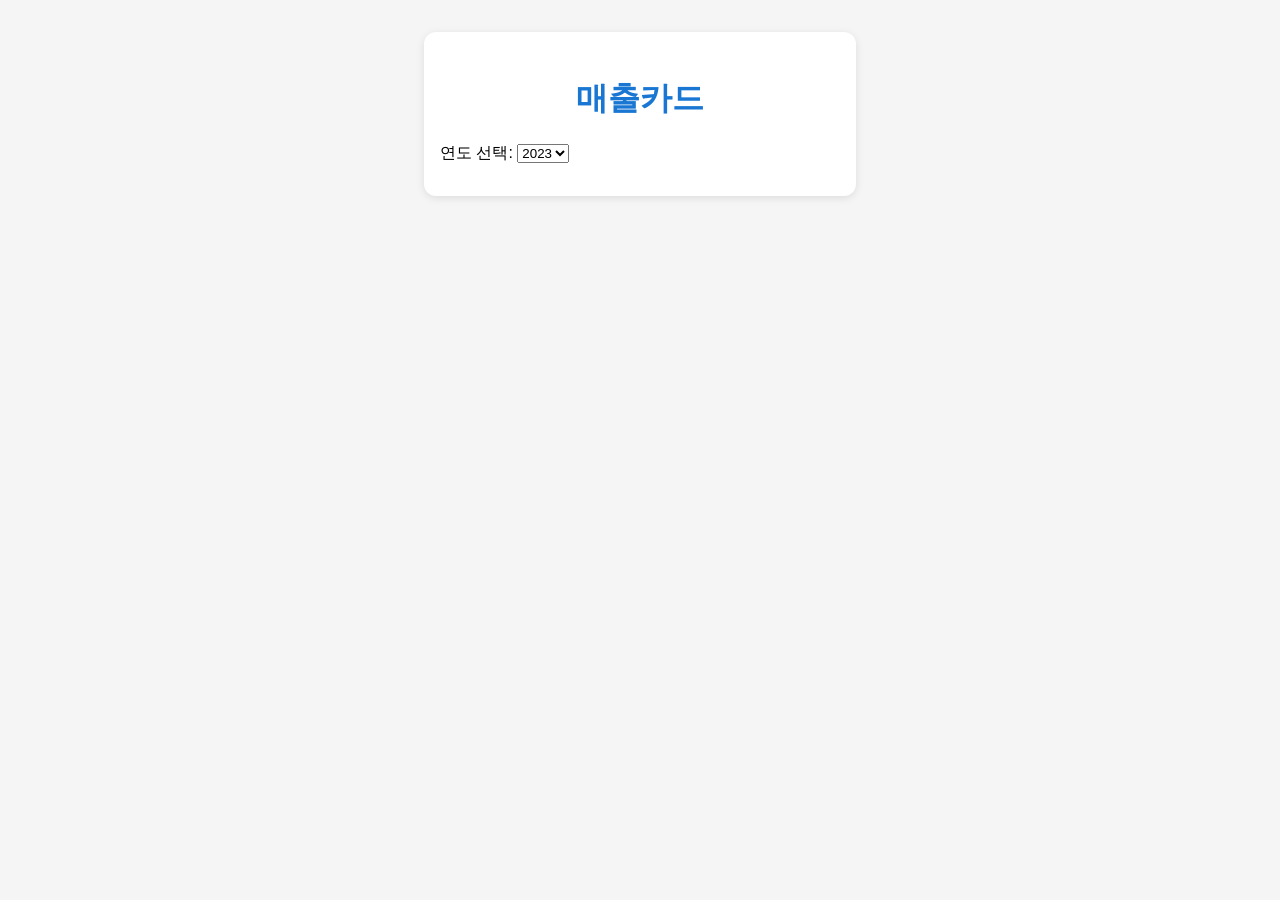
==== index.html @ 07805639 "Add files via upload" ====
<!DOCTYPE html>
<html lang="ko">
<head>
  <meta charset="UTF-8">
  <meta name="viewport" content="width=device-width, initial-scale=1.0">
  <title>매출카드 PWA</title>
  <link rel="manifest" href="manifest.json">
  <meta name="theme-color" content="#1976d2">
  <link rel="stylesheet" href="style.css">
</head>
<body>
  <div class="container">
    <h1>매출카드</h1>
    <div id="year-selector"></div>
    <div id="month-selector" style="display:none;"></div>
    <div id="calendar" style="display:none;"></div>
    <div id="sales-form" style="display:none;"></div>
  </div>
  <script src="app.js"></script>
</body>
</html>
---- style.css ----
body {
  font-family: 'Noto Sans KR', sans-serif;
  background: #f5f5f5;
  margin: 0;
  padding: 0;
}
.container {
  max-width: 400px;
  margin: 0 auto;
  background: #fff;
  border-radius: 12px;
  box-shadow: 0 2px 8px rgba(0,0,0,0.1);
  padding: 24px 16px 32px 16px;
  margin-top: 32px;
}
h1 {
  color: #1976d2;
  text-align: center;
}
#year-selector, #month-selector, #calendar {
  margin-top: 16px;
}
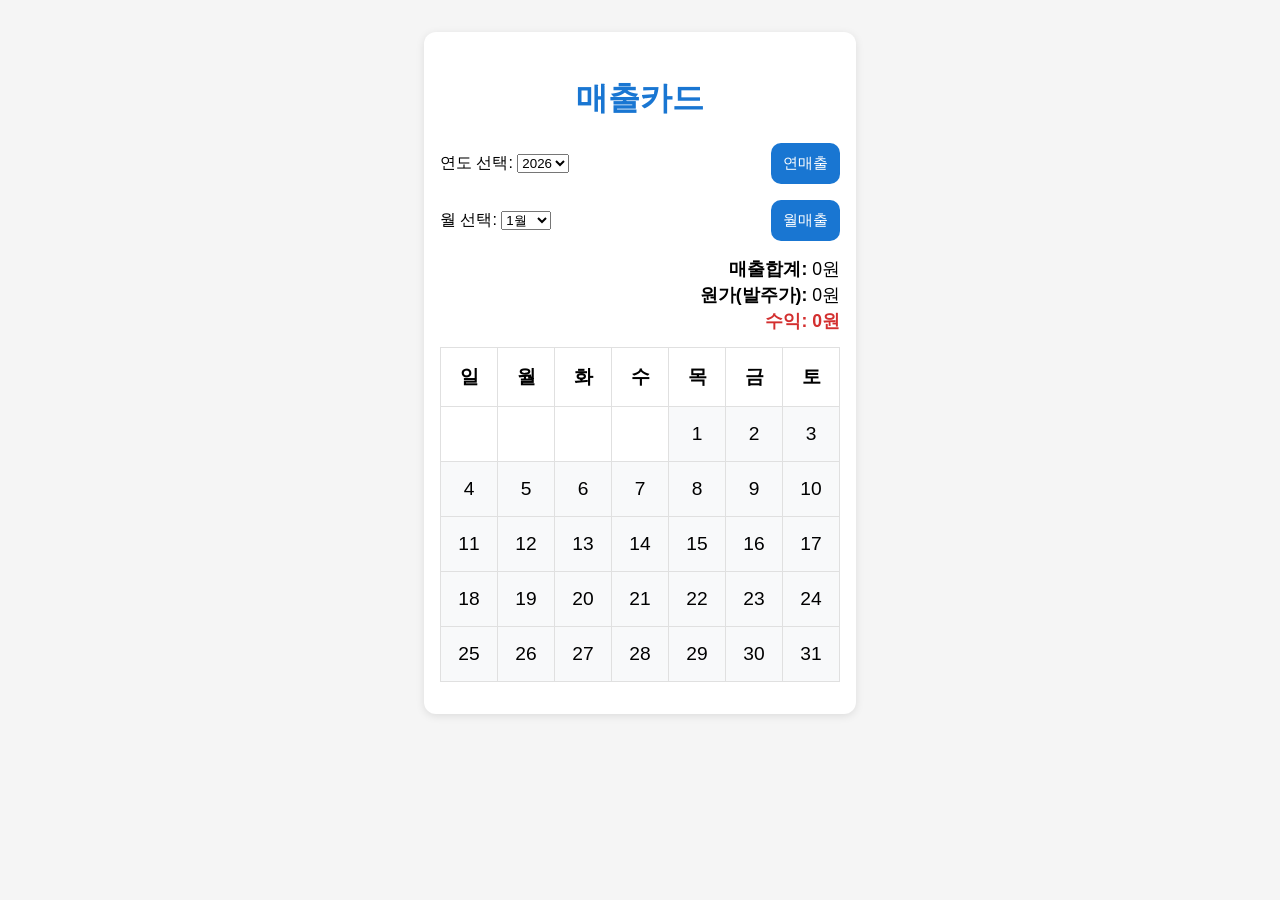
==== commit 8fe0954b: "Add files via upload" ====
--- a/index.html
+++ b/index.html
@@ -12,7 +12,9 @@
   <div class="container">
     <h1>매출카드</h1>
     <div id="year-selector"></div>
+    <div id="year-report" style="display:none;"></div>
     <div id="month-selector" style="display:none;"></div>
+    <div id="month-report" style="display:none;"></div>
     <div id="calendar" style="display:none;"></div>
     <div id="sales-form" style="display:none;"></div>
   </div>
--- a/style.css
+++ b/style.css
@@ -1,3 +1,88 @@
+.calendar-summary span.profit {
+  color: #d32f2f;
+  font-weight: bold;
+}
+.selector-row {
+  display: flex;
+  align-items: center;
+  gap: 8px;
+}
+.selector-row label {
+  flex: 1;
+}
+.toggle-report-button {
+  border: 0;
+  border-radius: 10px;
+  background: #1976d2;
+  color: #fff;
+  padding: 10px 12px;
+  font-size: 0.95rem;
+  cursor: pointer;
+}
+.toggle-report-button.is-open {
+  background: #0d47a1;
+}
+.report-panel {
+  margin-top: 12px;
+  padding: 14px;
+  border-radius: 12px;
+  background: #f7fbff;
+  border: 1px solid #d6e8fb;
+}
+.report-title {
+  margin: 0 0 10px;
+  font-size: 1rem;
+  color: #0d47a1;
+}
+.report-summary {
+  display: grid;
+  grid-template-columns: 1fr;
+  gap: 4px;
+  margin-bottom: 12px;
+}
+.report-summary .profit {
+  color: #d32f2f;
+  font-weight: bold;
+}
+.report-empty {
+  margin: 0;
+  color: #666;
+}
+.report-group {
+  margin-bottom: 12px;
+  padding-top: 8px;
+  border-top: 1px solid #dbe7f3;
+}
+.report-group:first-of-type {
+  border-top: 0;
+  padding-top: 0;
+}
+.report-group-title {
+  margin: 0 0 8px;
+  font-size: 0.98rem;
+}
+.report-list {
+  list-style: none;
+  margin: 0;
+  padding: 0;
+}
+.report-list li {
+  margin-bottom: 8px;
+  padding: 10px;
+  border-radius: 10px;
+  background: #fff;
+  border: 1px solid #e4edf6;
+}
+.calendar-summary {
+  display: flex;
+  flex-direction: column;
+  align-items: flex-end;
+  margin-bottom: 8px;
+  font-size: 1.1em;
+}
+.calendar-summary span {
+  margin-bottom: 2px;
+}
 body {
   font-family: 'Noto Sans KR', sans-serif;
   background: #f5f5f5;
@@ -20,3 +105,24 @@
 #year-selector, #month-selector, #calendar {
   margin-top: 16px;
 }
+
+table {
+  width: 100%;
+  border-collapse: collapse;
+  margin-top: 12px;
+  font-size: 1.2em;
+}
+th, td {
+  border: 1px solid #e0e0e0;
+  text-align: center;
+  padding: 16px 0;
+  min-width: 40px;
+}
+.calendar-day {
+  cursor: pointer;
+  background: #f8f9fa;
+  transition: background 0.2s;
+}
+.calendar-day:hover {
+  background: #bbdefb;
+}
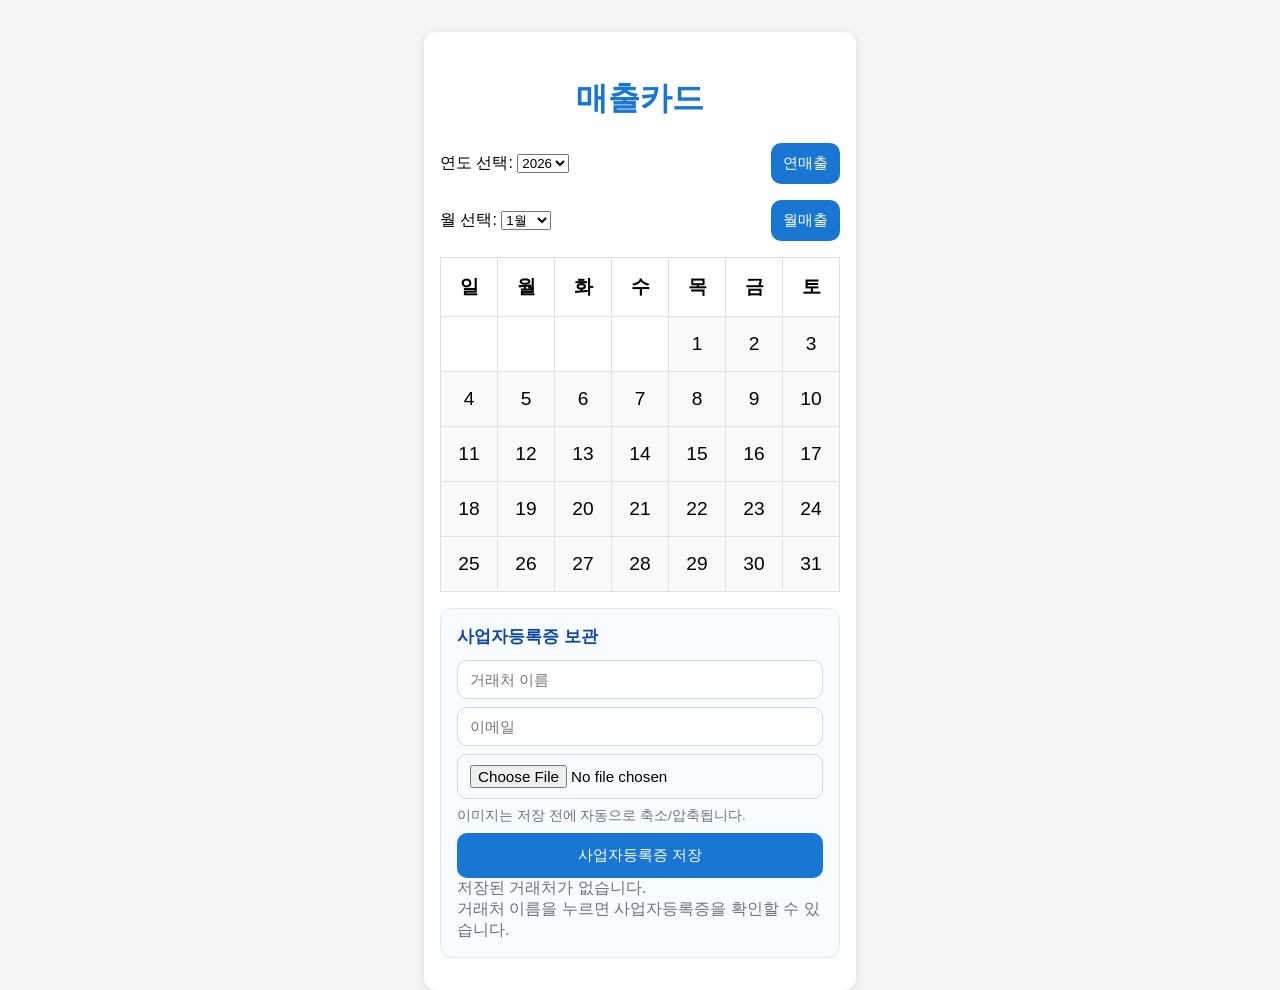
==== commit 86e2b682: "Add files via upload" ====
--- a/index.html
+++ b/index.html
@@ -17,6 +17,7 @@
     <div id="month-report" style="display:none;"></div>
     <div id="calendar" style="display:none;"></div>
     <div id="sales-form" style="display:none;"></div>
+    <div id="business-registry"></div>
   </div>
   <script src="app.js"></script>
 </body>
--- a/style.css
+++ b/style.css
@@ -73,16 +73,6 @@
   background: #fff;
   border: 1px solid #e4edf6;
 }
-.calendar-summary {
-  display: flex;
-  flex-direction: column;
-  align-items: flex-end;
-  margin-bottom: 8px;
-  font-size: 1.1em;
-}
-.calendar-summary span {
-  margin-bottom: 2px;
-}
 body {
   font-family: 'Noto Sans KR', sans-serif;
   background: #f5f5f5;
@@ -102,8 +92,135 @@
   color: #1976d2;
   text-align: center;
 }
-#year-selector, #month-selector, #calendar {
+#year-selector, #month-selector, #calendar, #business-registry {
   margin-top: 16px;
+}
+.section-card {
+  margin-top: 16px;
+  padding: 16px;
+  border-radius: 12px;
+  background: #f8fbff;
+  border: 1px solid #dce8f5;
+}
+.section-card h2 {
+  margin: 0 0 12px;
+  font-size: 1.05rem;
+  color: #0d47a1;
+}
+.stack-form {
+  display: grid;
+  gap: 8px;
+}
+.stack-form input,
+.stack-form button,
+.stack-form select {
+  width: 100%;
+  box-sizing: border-box;
+}
+.stack-form input,
+.stack-form select {
+  padding: 10px 12px;
+  border: 1px solid #cfd8e3;
+  border-radius: 10px;
+  font-size: 0.95rem;
+}
+.primary-button {
+  border: 0;
+  border-radius: 10px;
+  background: #1976d2;
+  color: #fff;
+  padding: 12px;
+  font-size: 0.95rem;
+  cursor: pointer;
+}
+.secondary-button {
+  border: 1px solid #c7d7ea;
+  border-radius: 10px;
+  background: #fff;
+  color: #0d47a1;
+  padding: 12px;
+  font-size: 0.95rem;
+  cursor: pointer;
+}
+.danger-button {
+  border: 0;
+  border-radius: 10px;
+  background: #d32f2f;
+  color: #fff;
+  padding: 12px;
+  font-size: 0.95rem;
+  cursor: pointer;
+}
+.button-row {
+  display: grid;
+  grid-template-columns: 1fr 1fr;
+  gap: 8px;
+}
+.button-row.single {
+  grid-template-columns: 1fr;
+}
+.file-hint {
+  margin: 0;
+  color: #6b7280;
+  font-size: 0.85rem;
+}
+.client-list {
+  list-style: none;
+  margin: 12px 0 0;
+  padding: 0;
+}
+.client-list li {
+  margin-bottom: 8px;
+}
+.client-button {
+  width: 100%;
+  text-align: left;
+  border: 1px solid #d6e8fb;
+  border-radius: 10px;
+  background: #fff;
+  padding: 12px;
+  cursor: pointer;
+}
+.client-button.is-active {
+  border-color: #1976d2;
+  background: #eef6ff;
+}
+.client-button strong {
+  display: block;
+  margin-bottom: 4px;
+}
+.client-meta {
+  color: #6b7280;
+  font-size: 0.9rem;
+}
+.certificate-viewer {
+  margin-top: 12px;
+  padding: 12px;
+  border-radius: 10px;
+  background: #fff;
+  border: 1px solid #dce8f5;
+}
+.certificate-viewer h3 {
+  margin: 0 0 8px;
+  font-size: 1rem;
+}
+.certificate-viewer p {
+  margin: 0 0 8px;
+}
+.certificate-actions {
+  display: grid;
+  grid-template-columns: 1fr 1fr;
+  gap: 8px;
+  margin: 12px 0;
+}
+.certificate-image {
+  width: 100%;
+  border-radius: 10px;
+  border: 1px solid #dce8f5;
+}
+.empty-text {
+  margin: 0;
+  color: #6b7280;
 }
 
 table {
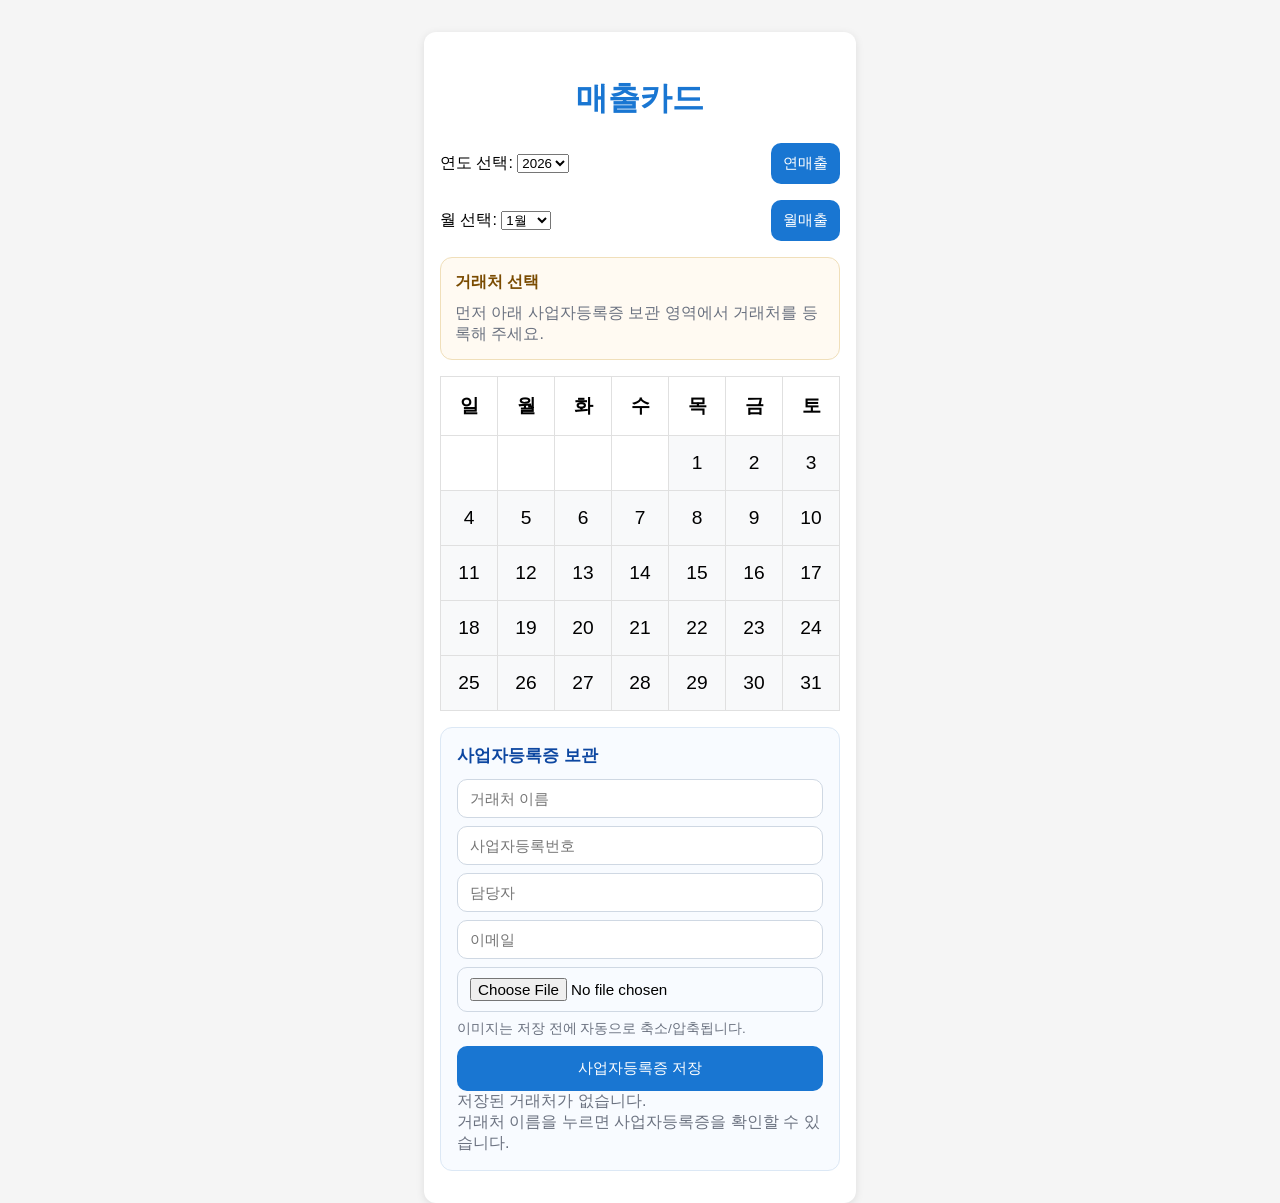
==== commit 37688996: "Add files via upload" ====
--- a/index.html
+++ b/index.html
@@ -15,6 +15,7 @@
     <div id="year-report" style="display:none;"></div>
     <div id="month-selector" style="display:none;"></div>
     <div id="month-report" style="display:none;"></div>
+    <div id="sales-client-selector"></div>
     <div id="calendar" style="display:none;"></div>
     <div id="sales-form" style="display:none;"></div>
     <div id="business-registry"></div>
--- a/style.css
+++ b/style.css
@@ -92,8 +92,54 @@
   color: #1976d2;
   text-align: center;
 }
-#year-selector, #month-selector, #calendar, #business-registry {
+#year-selector, #month-selector, #calendar, #business-registry, #sales-client-selector {
   margin-top: 16px;
+}
+.compact-card {
+  padding: 14px;
+  border-radius: 12px;
+  background: #fffaf2;
+  border: 1px solid #f0dfba;
+}
+.compact-card h2 {
+  margin: 0 0 10px;
+  font-size: 1rem;
+  color: #7a4b00;
+}
+.selected-client-banner {
+  margin: 0 0 10px;
+  color: #7a4b00;
+  font-size: 0.92rem;
+}
+.client-choice-list {
+  display: grid;
+  grid-template-columns: repeat(2, minmax(0, 1fr));
+  gap: 8px;
+}
+.client-choice-button {
+  border: 1px solid #efd8a8;
+  border-radius: 10px;
+  background: #fff;
+  padding: 10px;
+  text-align: left;
+  cursor: pointer;
+}
+.client-choice-button.is-active {
+  border-color: #c98100;
+  background: #fff1cd;
+}
+.client-choice-button strong {
+  display: block;
+  margin-bottom: 4px;
+}
+.client-choice-button span {
+  color: #8a6c34;
+  font-size: 0.85rem;
+}
+.sales-form-note {
+  margin: 0 0 10px;
+  color: #666;
+  font-size: 0.9rem;
 }
 .section-card {
   margin-top: 16px;
@@ -207,11 +253,18 @@
 .certificate-viewer p {
   margin: 0 0 8px;
 }
+.inline-muted {
+  color: #6b7280;
+  font-size: 0.9rem;
+}
 .certificate-actions {
   display: grid;
   grid-template-columns: 1fr 1fr;
   gap: 8px;
   margin: 12px 0;
+}
+.embedded-report {
+  margin-top: 14px;
 }
 .certificate-image {
   width: 100%;
@@ -221,6 +274,12 @@
 .empty-text {
   margin: 0;
   color: #6b7280;
+}
+
+@media (max-width: 480px) {
+  .client-choice-list {
+    grid-template-columns: 1fr;
+  }
 }
 
 table {
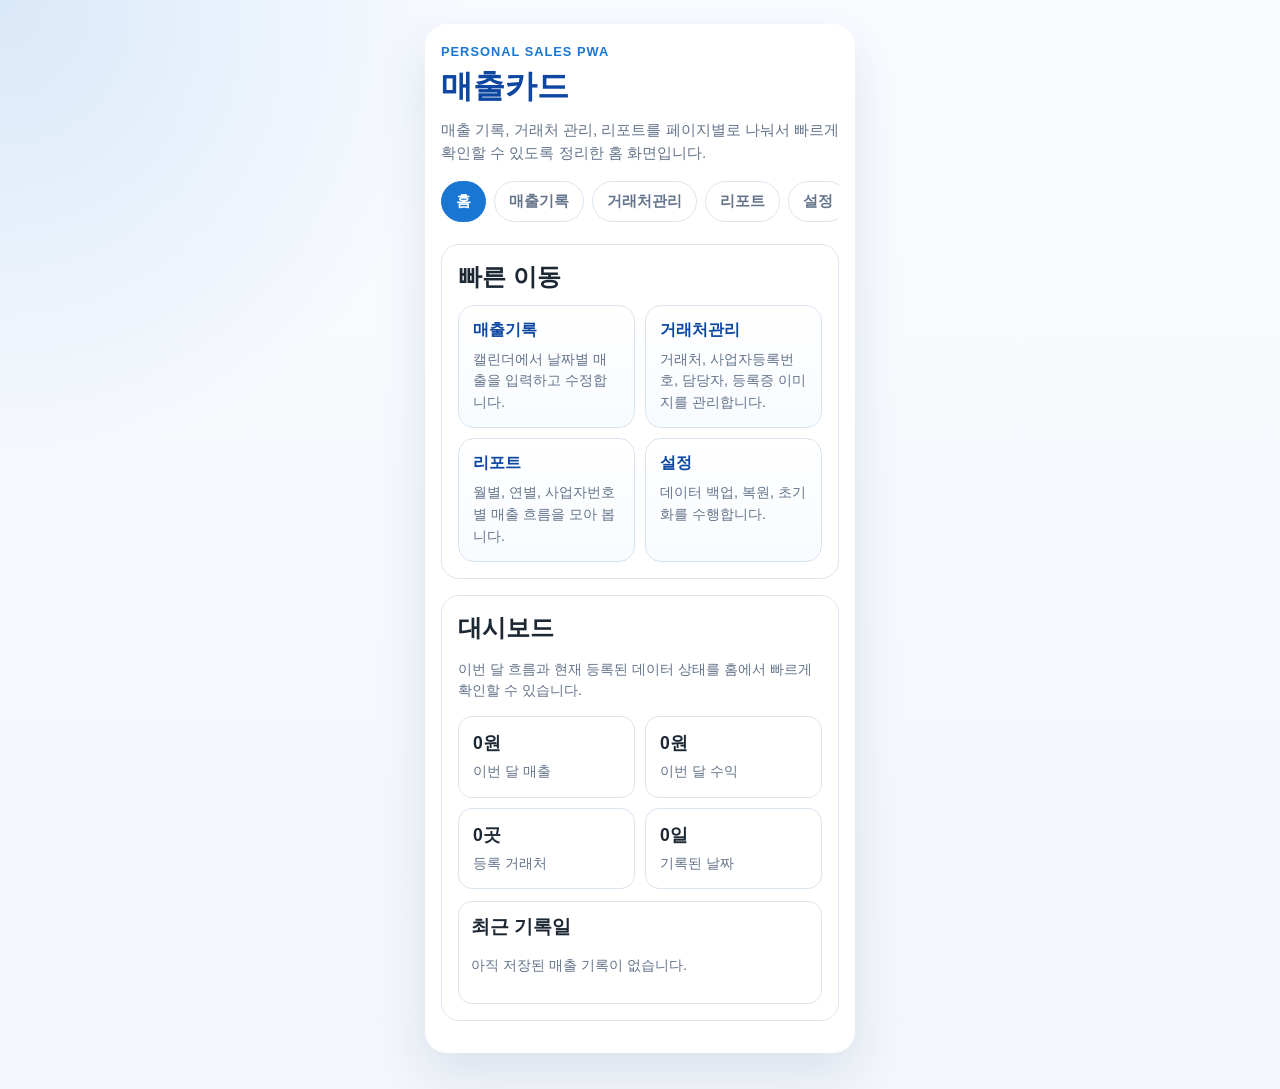
==== commit 77dbec75: "Add files via upload" ====
--- a/index.html
+++ b/index.html
@@ -3,23 +3,58 @@
 <head>
   <meta charset="UTF-8">
   <meta name="viewport" content="width=device-width, initial-scale=1.0">
-  <title>매출카드 PWA</title>
+  <title>매출카드 홈</title>
   <link rel="manifest" href="manifest.json">
   <meta name="theme-color" content="#1976d2">
   <link rel="stylesheet" href="style.css">
 </head>
 <body>
   <div class="container">
-    <h1>매출카드</h1>
-    <div id="year-selector"></div>
-    <div id="year-report" style="display:none;"></div>
-    <div id="month-selector" style="display:none;"></div>
-    <div id="month-report" style="display:none;"></div>
-    <div id="sales-client-selector"></div>
-    <div id="calendar" style="display:none;"></div>
-    <div id="sales-form" style="display:none;"></div>
-    <div id="business-registry"></div>
+    <header class="site-header">
+      <p class="eyebrow">Personal Sales PWA</p>
+      <h1>매출카드</h1>
+      <p class="site-description">매출 기록, 거래처 관리, 리포트를 페이지별로 나눠서 빠르게 확인할 수 있도록 정리한 홈 화면입니다.</p>
+    </header>
+
+    <nav class="top-nav">
+      <a class="nav-link is-active" href="index.html">홈</a>
+      <a class="nav-link" href="sales.html">매출기록</a>
+      <a class="nav-link" href="clients.html">거래처관리</a>
+      <a class="nav-link" href="reports.html">리포트</a>
+      <a class="nav-link" href="settings.html">설정</a>
+    </nav>
+
+    <main class="page-stack">
+      <section class="card">
+        <h2>빠른 이동</h2>
+        <div class="menu-grid">
+          <a class="menu-card" href="sales.html">
+            <strong>매출기록</strong>
+            <span>캘린더에서 날짜별 매출을 입력하고 수정합니다.</span>
+          </a>
+          <a class="menu-card" href="clients.html">
+            <strong>거래처관리</strong>
+            <span>거래처, 사업자등록번호, 담당자, 등록증 이미지를 관리합니다.</span>
+          </a>
+          <a class="menu-card" href="reports.html">
+            <strong>리포트</strong>
+            <span>월별, 연별, 사업자번호별 매출 흐름을 모아 봅니다.</span>
+          </a>
+          <a class="menu-card" href="settings.html">
+            <strong>설정</strong>
+            <span>데이터 백업, 복원, 초기화를 수행합니다.</span>
+          </a>
+        </div>
+      </section>
+
+      <section class="card">
+        <h2>대시보드</h2>
+        <div id="home-summary"></div>
+      </section>
+    </main>
   </div>
-  <script src="app.js"></script>
+
+  <script src="data.js"></script>
+  <script src="home.js"></script>
 </body>
 </html>
--- a/style.css
+++ b/style.css
@@ -1,304 +1,422 @@
-.calendar-summary span.profit {
-  color: #d32f2f;
-  font-weight: bold;
-}
+:root {
+  --bg: #f3f6fb;
+  --surface: #ffffff;
+  --surface-soft: #f7fbff;
+  --line: #d9e4ef;
+  --line-strong: #b9cde0;
+  --text: #1c2734;
+  --muted: #64748b;
+  --brand: #1976d2;
+  --brand-strong: #0d47a1;
+  --accent: #fff4d6;
+  --accent-line: #ecd9a5;
+  --danger: #d32f2f;
+}
+
+* {
+  box-sizing: border-box;
+}
+
+body {
+  margin: 0;
+  color: var(--text);
+  font-family: 'Noto Sans KR', sans-serif;
+  background:
+    radial-gradient(circle at top left, rgba(25, 118, 210, 0.14), transparent 28%),
+    linear-gradient(180deg, #f9fbff 0%, var(--bg) 100%);
+}
+
+a {
+  color: inherit;
+}
+
+.container {
+  max-width: 430px;
+  margin: 24px auto 36px;
+  padding: 20px 16px 32px;
+  border-radius: 22px;
+  background: rgba(255, 255, 255, 0.94);
+  box-shadow: 0 18px 50px rgba(34, 72, 119, 0.12);
+  backdrop-filter: blur(10px);
+}
+
+.site-header {
+  margin-bottom: 16px;
+}
+
+.eyebrow {
+  margin: 0 0 6px;
+  color: var(--brand);
+  font-size: 0.8rem;
+  font-weight: 700;
+  letter-spacing: 0.08em;
+  text-transform: uppercase;
+}
+
+h1 {
+  margin: 0;
+  color: var(--brand-strong);
+  font-size: 2rem;
+}
+
+h2,
+h3,
+h4 {
+  margin: 0;
+}
+
+.site-description {
+  margin: 10px 0 0;
+  color: var(--muted);
+  line-height: 1.5;
+  font-size: 0.95rem;
+}
+
+.top-nav {
+  display: flex;
+  gap: 8px;
+  overflow-x: auto;
+  padding-bottom: 4px;
+  margin-bottom: 18px;
+}
+
+.nav-link {
+  flex: 0 0 auto;
+  padding: 10px 14px;
+  border: 1px solid var(--line);
+  border-radius: 999px;
+  background: var(--surface);
+  color: var(--muted);
+  font-size: 0.92rem;
+  font-weight: 600;
+  text-decoration: none;
+}
+
+.nav-link.is-active {
+  border-color: var(--brand);
+  background: var(--brand);
+  color: #fff;
+}
+
+.page-stack {
+  display: grid;
+  gap: 16px;
+}
+
+.card,
+.section-card,
+.compact-card,
+.report-panel,
+.settings-panel {
+  border: 1px solid var(--line);
+  border-radius: 18px;
+  background: var(--surface);
+  padding: 16px;
+}
+
+.section-card,
+.report-panel {
+  background: var(--surface-soft);
+}
+
+.compact-card {
+  background: var(--accent);
+  border-color: var(--accent-line);
+}
+
+.menu-grid,
+.summary-grid,
+.settings-grid {
+  display: grid;
+  gap: 10px;
+}
+
+.menu-grid {
+  grid-template-columns: repeat(2, minmax(0, 1fr));
+  margin-top: 12px;
+}
+
+.menu-card {
+  display: block;
+  min-height: 120px;
+  padding: 14px;
+  border: 1px solid var(--line);
+  border-radius: 16px;
+  background: linear-gradient(180deg, #ffffff 0%, #f8fbff 100%);
+  text-decoration: none;
+}
+
+.menu-card strong {
+  display: block;
+  margin-bottom: 8px;
+  color: var(--brand-strong);
+  font-size: 1rem;
+}
+
+.menu-card span,
+.summary-copy,
+.muted,
+.empty-text,
+.file-hint,
+.client-meta,
+.selected-client-banner,
+.sales-form-note,
+.inline-muted {
+  color: var(--muted);
+  font-size: 0.9rem;
+  line-height: 1.5;
+}
+
+.summary-grid,
+.settings-grid {
+  margin-top: 12px;
+  grid-template-columns: repeat(2, minmax(0, 1fr));
+}
+
+.summary-tile,
+.settings-tile {
+  padding: 14px;
+  border: 1px solid var(--line);
+  border-radius: 14px;
+  background: #fff;
+}
+
+.summary-tile strong,
+.settings-tile strong {
+  display: block;
+  margin-bottom: 6px;
+  font-size: 1.1rem;
+}
+
 .selector-row {
   display: flex;
   align-items: center;
   gap: 8px;
 }
+
 .selector-row label {
   flex: 1;
 }
-.toggle-report-button {
-  border: 0;
-  border-radius: 10px;
-  background: #1976d2;
-  color: #fff;
-  padding: 10px 12px;
-  font-size: 0.95rem;
-  cursor: pointer;
-}
-.toggle-report-button.is-open {
-  background: #0d47a1;
-}
-.report-panel {
-  margin-top: 12px;
-  padding: 14px;
-  border-radius: 12px;
-  background: #f7fbff;
-  border: 1px solid #d6e8fb;
-}
-.report-title {
-  margin: 0 0 10px;
-  font-size: 1rem;
-  color: #0d47a1;
-}
-.report-summary {
-  display: grid;
-  grid-template-columns: 1fr;
-  gap: 4px;
-  margin-bottom: 12px;
-}
-.report-summary .profit {
-  color: #d32f2f;
-  font-weight: bold;
-}
-.report-empty {
-  margin: 0;
-  color: #666;
-}
-.report-group {
-  margin-bottom: 12px;
-  padding-top: 8px;
-  border-top: 1px solid #dbe7f3;
-}
-.report-group:first-of-type {
-  border-top: 0;
-  padding-top: 0;
-}
-.report-group-title {
-  margin: 0 0 8px;
-  font-size: 0.98rem;
-}
-.report-list {
-  list-style: none;
-  margin: 0;
-  padding: 0;
-}
-.report-list li {
-  margin-bottom: 8px;
-  padding: 10px;
-  border-radius: 10px;
-  background: #fff;
-  border: 1px solid #e4edf6;
-}
-body {
-  font-family: 'Noto Sans KR', sans-serif;
-  background: #f5f5f5;
-  margin: 0;
-  padding: 0;
-}
-.container {
-  max-width: 400px;
-  margin: 0 auto;
-  background: #fff;
-  border-radius: 12px;
-  box-shadow: 0 2px 8px rgba(0,0,0,0.1);
-  padding: 24px 16px 32px 16px;
-  margin-top: 32px;
-}
-h1 {
-  color: #1976d2;
-  text-align: center;
-}
-#year-selector, #month-selector, #calendar, #business-registry, #sales-client-selector {
-  margin-top: 16px;
-}
-.compact-card {
-  padding: 14px;
-  border-radius: 12px;
-  background: #fffaf2;
-  border: 1px solid #f0dfba;
-}
-.compact-card h2 {
-  margin: 0 0 10px;
-  font-size: 1rem;
-  color: #7a4b00;
-}
-.selected-client-banner {
-  margin: 0 0 10px;
-  color: #7a4b00;
-  font-size: 0.92rem;
-}
-.client-choice-list {
-  display: grid;
-  grid-template-columns: repeat(2, minmax(0, 1fr));
-  gap: 8px;
-}
-.client-choice-button {
-  border: 1px solid #efd8a8;
-  border-radius: 10px;
-  background: #fff;
-  padding: 10px;
-  text-align: left;
-  cursor: pointer;
-}
-.client-choice-button.is-active {
-  border-color: #c98100;
-  background: #fff1cd;
-}
-.client-choice-button strong {
-  display: block;
-  margin-bottom: 4px;
-}
-.client-choice-button span {
-  color: #8a6c34;
-  font-size: 0.85rem;
-}
-.sales-form-note {
-  margin: 0 0 10px;
-  color: #666;
-  font-size: 0.9rem;
-}
-.section-card {
-  margin-top: 16px;
-  padding: 16px;
-  border-radius: 12px;
-  background: #f8fbff;
-  border: 1px solid #dce8f5;
-}
-.section-card h2 {
-  margin: 0 0 12px;
-  font-size: 1.05rem;
-  color: #0d47a1;
-}
-.stack-form {
+
+.stack-form,
+.settings-actions,
+.button-row,
+.client-choice-list,
+.report-summary,
+.certificate-actions {
   display: grid;
   gap: 8px;
 }
-.stack-form input,
-.stack-form button,
-.stack-form select {
-  width: 100%;
-  box-sizing: border-box;
-}
-.stack-form input,
-.stack-form select {
-  padding: 10px 12px;
-  border: 1px solid #cfd8e3;
-  border-radius: 10px;
-  font-size: 0.95rem;
-}
-.primary-button {
-  border: 0;
-  border-radius: 10px;
-  background: #1976d2;
-  color: #fff;
-  padding: 12px;
-  font-size: 0.95rem;
-  cursor: pointer;
-}
-.secondary-button {
-  border: 1px solid #c7d7ea;
-  border-radius: 10px;
-  background: #fff;
-  color: #0d47a1;
-  padding: 12px;
-  font-size: 0.95rem;
-  cursor: pointer;
-}
-.danger-button {
-  border: 0;
-  border-radius: 10px;
-  background: #d32f2f;
-  color: #fff;
-  padding: 12px;
-  font-size: 0.95rem;
-  cursor: pointer;
-}
-.button-row {
-  display: grid;
-  grid-template-columns: 1fr 1fr;
-  gap: 8px;
-}
+
+.button-row,
+.certificate-actions,
+.settings-actions {
+  grid-template-columns: repeat(2, minmax(0, 1fr));
+}
+
 .button-row.single {
   grid-template-columns: 1fr;
 }
-.file-hint {
-  margin: 0;
-  color: #6b7280;
-  font-size: 0.85rem;
-}
+
+input,
+select,
+button,
+textarea {
+  width: 100%;
+  font: inherit;
+}
+
+input,
+select,
+textarea {
+  padding: 11px 12px;
+  border: 1px solid var(--line-strong);
+  border-radius: 12px;
+  background: #fff;
+}
+
+button {
+  border: 0;
+  border-radius: 12px;
+  padding: 12px;
+  cursor: pointer;
+}
+
+.primary-button,
+.toggle-report-button {
+  background: var(--brand);
+  color: #fff;
+}
+
+.toggle-report-button.is-open {
+  background: var(--brand-strong);
+}
+
+.secondary-button {
+  border: 1px solid var(--line-strong);
+  background: #fff;
+  color: var(--brand-strong);
+}
+
+.danger-button {
+  background: var(--danger);
+  color: #fff;
+}
+
+.report-title {
+  color: var(--brand-strong);
+  font-size: 1rem;
+}
+
+.report-summary {
+  margin-top: 12px;
+  margin-bottom: 12px;
+}
+
+.profit {
+  color: var(--danger);
+  font-weight: 700;
+}
+
+.report-group {
+  margin-top: 12px;
+  padding-top: 12px;
+  border-top: 1px solid var(--line);
+}
+
+.report-group:first-of-type {
+  margin-top: 0;
+  padding-top: 0;
+  border-top: 0;
+}
+
+.report-group-title {
+  margin-bottom: 8px;
+  font-size: 0.98rem;
+}
+
+.report-list,
 .client-list {
   list-style: none;
   margin: 12px 0 0;
   padding: 0;
 }
+
+.report-list li,
 .client-list li {
   margin-bottom: 8px;
 }
-.client-button {
-  width: 100%;
+
+.report-list li,
+.client-button,
+.client-choice-button,
+.certificate-viewer,
+.settings-box {
+  border: 1px solid var(--line);
+  border-radius: 14px;
+  background: #fff;
+}
+
+.report-list li,
+.client-button,
+.client-choice-button,
+.settings-box {
+  padding: 12px;
+}
+
+.client-button,
+.client-choice-button {
   text-align: left;
-  border: 1px solid #d6e8fb;
-  border-radius: 10px;
-  background: #fff;
-  padding: 12px;
-  cursor: pointer;
-}
-.client-button.is-active {
-  border-color: #1976d2;
+}
+
+.client-button.is-active,
+.client-choice-button.is-active {
+  border-color: var(--brand);
   background: #eef6ff;
 }
-.client-button strong {
+
+.client-button strong,
+.client-choice-button strong {
   display: block;
   margin-bottom: 4px;
 }
-.client-meta {
-  color: #6b7280;
-  font-size: 0.9rem;
-}
+
+.client-choice-list {
+  grid-template-columns: repeat(2, minmax(0, 1fr));
+  margin-top: 12px;
+}
+
 .certificate-viewer {
   margin-top: 12px;
   padding: 12px;
-  border-radius: 10px;
-  background: #fff;
-  border: 1px solid #dce8f5;
-}
-.certificate-viewer h3 {
-  margin: 0 0 8px;
-  font-size: 1rem;
-}
+}
+
 .certificate-viewer p {
   margin: 0 0 8px;
 }
-.inline-muted {
-  color: #6b7280;
-  font-size: 0.9rem;
-}
-.certificate-actions {
-  display: grid;
-  grid-template-columns: 1fr 1fr;
-  gap: 8px;
-  margin: 12px 0;
-}
+
+.certificate-image {
+  width: 100%;
+  border-radius: 12px;
+  border: 1px solid var(--line);
+}
+
 .embedded-report {
   margin-top: 14px;
 }
-.certificate-image {
+
+.settings-box {
+  margin-top: 12px;
+}
+
+.settings-box h3 {
+  margin-bottom: 8px;
+}
+
+.settings-note {
+  margin-top: 8px;
+  color: var(--muted);
+  font-size: 0.9rem;
+}
+
+table {
   width: 100%;
-  border-radius: 10px;
-  border: 1px solid #dce8f5;
-}
-.empty-text {
-  margin: 0;
-  color: #6b7280;
+  margin-top: 12px;
+  border-collapse: collapse;
+  table-layout: fixed;
+}
+
+th,
+td {
+  border: 1px solid var(--line);
+  text-align: center;
+  padding: 16px 0;
+}
+
+.calendar-day {
+  background: #fbfdff;
+  cursor: pointer;
+  transition: background 0.18s ease;
+}
+
+.calendar-day:hover {
+  background: #eaf4ff;
 }
 
 @media (max-width: 480px) {
+  .container {
+    margin: 0;
+    min-height: 100vh;
+    border-radius: 0;
+  }
+
+  .menu-grid,
+  .summary-grid,
+  .settings-grid,
+  .button-row,
+  .certificate-actions,
+  .settings-actions,
   .client-choice-list {
     grid-template-columns: 1fr;
   }
 }
-
-table {
-  width: 100%;
-  border-collapse: collapse;
-  margin-top: 12px;
-  font-size: 1.2em;
-}
-th, td {
-  border: 1px solid #e0e0e0;
-  text-align: center;
-  padding: 16px 0;
-  min-width: 40px;
-}
-.calendar-day {
-  cursor: pointer;
-  background: #f8f9fa;
-  transition: background 0.2s;
-}
-.calendar-day:hover {
-  background: #bbdefb;
-}
